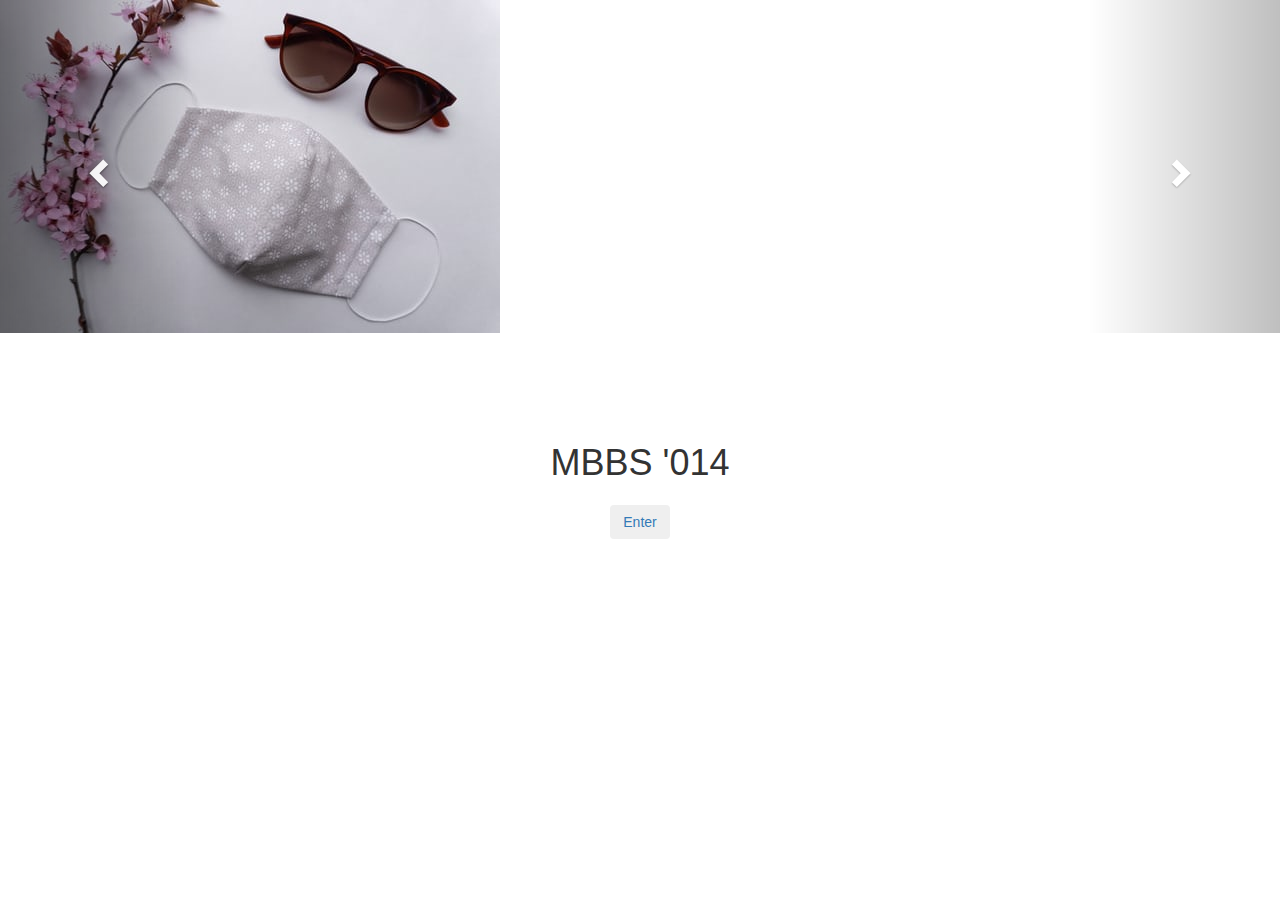
==== index.html @ 106f41a5 "Rename database.html to index.html" ====
<!DOCTYPE html>
 <html lang=en>
    <head>
        <title>Database</title>
        <meta charset="utf-8">
         <meta name="viewport" content="width=device-width, initial-scale=1">
         <link rel="stylesheet" href="database.css">
         <link rel="stylesheet" href="https://maxcdn.bootstrapcdn.com/bootstrap/3.4.1/css/bootstrap.min.css">
  <script src="https://ajax.googleapis.com/ajax/libs/jquery/3.5.1/jquery.min.js"></script>
  <script src="https://maxcdn.bootstrapcdn.com/bootstrap/3.4.1/js/bootstrap.min.js"></script>
    </head>
    <body>
      <div id="myCarousel" class="carousel slide" data-ride="carousel">
         <!-- Indicators -->
         <ol class="carousel-indicators">
           <li data-target="#myCarousel" data-slide-to="0" class="active"></li>
           <li data-target="#myCarousel" data-slide-to="1"></li>
           <li data-target="#myCarousel" data-slide-to="2"></li>
           <li data-target="#myCarousel" data-slide-to="3"></li>
         </ol>
       
         <!-- Wrapper for slides -->
         <div class="carousel-inner" role="listbox">
           <div class="item active">
             <img src="img_9.jfif" alt="New York">
             <div class="carousel-caption">
               <h3></h3>
               <p></p>
             </div>
           </div>
       
           <div class="item">
             <img src="img_2.jfif" alt="Chicago">
             <div class="carousel-caption">
               <h3></h3>
               <p></p>
             </div>
           </div>

           <div class="item">
            <img src="img_7.jfif" alt="Chicago">
            <div class="carousel-caption">
              <h3></h3>
              <p></p>
            </div>
          </div>
       
           <div class="item">
             <img src="img_3.jfif" alt="Los Angeles">
             <div class="carousel-caption">
               <h3></h3>
               <p></p>
             </div>
           </div>
         </div>
       
         <!-- Left and right controls -->
         <a class="left carousel-control" href="#myCarousel" role="button" data-slide="prev">
           <span class="glyphicon glyphicon-chevron-left" aria-hidden="true"></span>
           <span class="sr-only">Previous</span>
         </a>
         <a class="right carousel-control" href="#myCarousel" role="button" data-slide="next">
           <span class="glyphicon glyphicon-chevron-right" aria-hidden="true"></span>
           <span class="sr-only">Next</span>
         </a>
       </div>
       <div class="container text-center header">
         <h1>MBBS '014</h1>
         <h2><a href="database2.html"><button class="btn">Enter</button></a></h2>
       </div>

     
    </body>
 </html>
---- database.css ----
body {
    background-color: rgb(128, 6, 6);
}
h1 {
    font-size: 300px;
    margin-top: 390px;
    margin-left: 480px;
    animation: header 5s;
}

.text-center {
    margin-top: 90px;
    margin-left: 550px;
    font-size: 400px;
}
@keyframes header {
    50% {font-size: 100px;}
    0%   {color:#6D2E46;}
    25%  {color: #44BBA4;}
    50%  {color:#523249;}
    75%  {color:#C14953;}
    100% {color:#6D2E46;}
  }
}

/* Black buttons with extra padding and without rounded borders */
.btn {
    padding: 10px 20px;
    background-color: #333;
    color: #f1f1f1;
    border-radius: 0;
    transition: .2s;
  }
  
  /* On hover, the color of .btn will transition to white with black text */
  .btn:hover, .btn:focus {
    border: 1px solid #333;
    background-color: #fff;
    color: #000;
  }
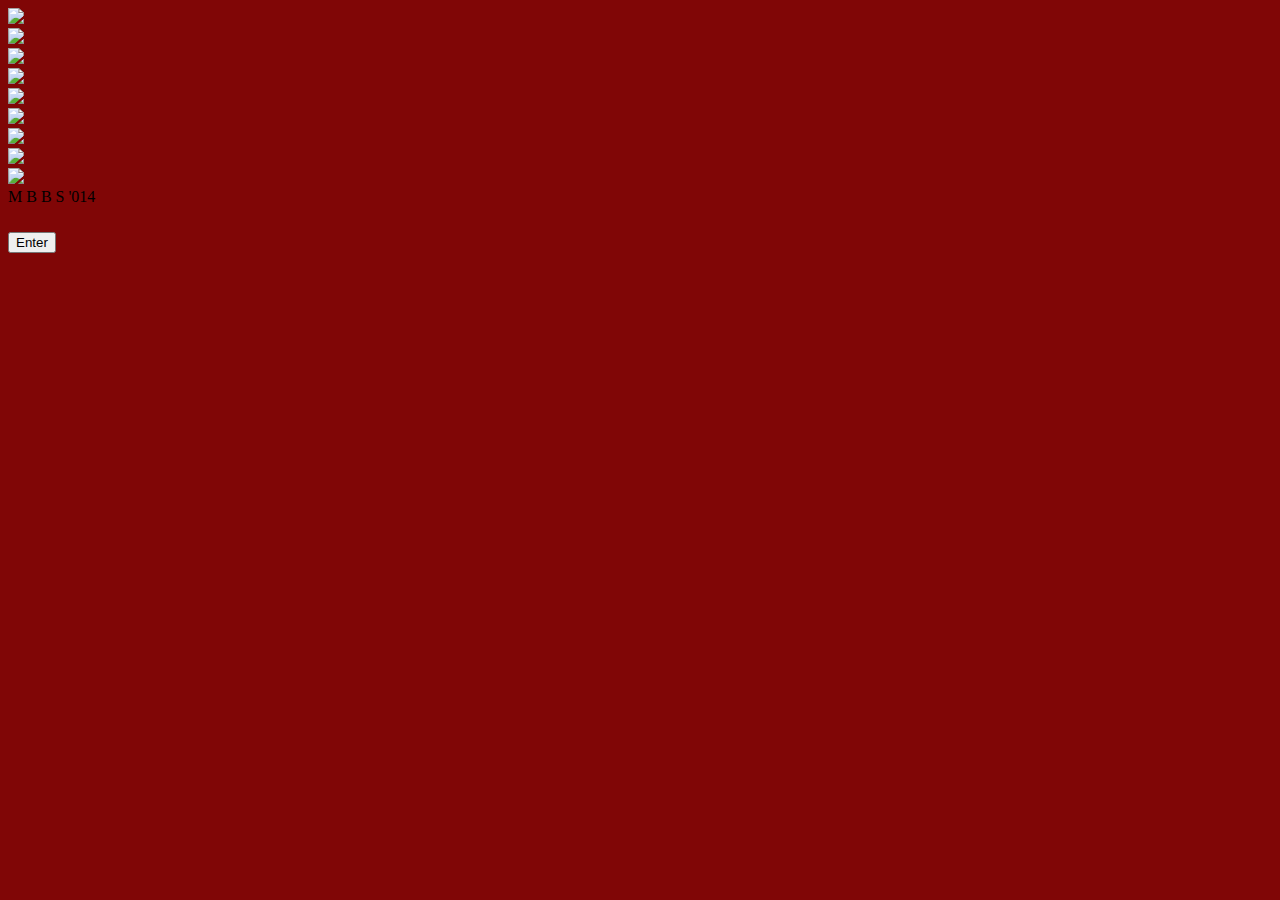
==== commit 0d2d02ad: "Update index.html" ====
--- a/index.html
+++ b/index.html
@@ -5,70 +5,75 @@
         <meta charset="utf-8">
          <meta name="viewport" content="width=device-width, initial-scale=1">
          <link rel="stylesheet" href="database.css">
-         <link rel="stylesheet" href="https://maxcdn.bootstrapcdn.com/bootstrap/3.4.1/css/bootstrap.min.css">
-  <script src="https://ajax.googleapis.com/ajax/libs/jquery/3.5.1/jquery.min.js"></script>
-  <script src="https://maxcdn.bootstrapcdn.com/bootstrap/3.4.1/js/bootstrap.min.js"></script>
+     
+   
+        
     </head>
     <body>
-      <div id="myCarousel" class="carousel slide" data-ride="carousel">
-         <!-- Indicators -->
-         <ol class="carousel-indicators">
-           <li data-target="#myCarousel" data-slide-to="0" class="active"></li>
-           <li data-target="#myCarousel" data-slide-to="1"></li>
-           <li data-target="#myCarousel" data-slide-to="2"></li>
-           <li data-target="#myCarousel" data-slide-to="3"></li>
-         </ol>
-       
-         <!-- Wrapper for slides -->
-         <div class="carousel-inner" role="listbox">
-           <div class="item active">
-             <img src="img_9.jfif" alt="New York">
-             <div class="carousel-caption">
-               <h3></h3>
-               <p></p>
-             </div>
-           </div>
-       
-           <div class="item">
-             <img src="img_2.jfif" alt="Chicago">
-             <div class="carousel-caption">
-               <h3></h3>
-               <p></p>
-             </div>
-           </div>
+      
+   <!-- Slideshow container -->
+<div class="slideshow-container">
 
-           <div class="item">
-            <img src="img_7.jfif" alt="Chicago">
-            <div class="carousel-caption">
-              <h3></h3>
-              <p></p>
-            </div>
-          </div>
-       
-           <div class="item">
-             <img src="img_3.jfif" alt="Los Angeles">
-             <div class="carousel-caption">
-               <h3></h3>
-               <p></p>
-             </div>
-           </div>
-         </div>
-       
-         <!-- Left and right controls -->
-         <a class="left carousel-control" href="#myCarousel" role="button" data-slide="prev">
-           <span class="glyphicon glyphicon-chevron-left" aria-hidden="true"></span>
-           <span class="sr-only">Previous</span>
-         </a>
-         <a class="right carousel-control" href="#myCarousel" role="button" data-slide="next">
-           <span class="glyphicon glyphicon-chevron-right" aria-hidden="true"></span>
-           <span class="sr-only">Next</span>
-         </a>
-       </div>
-       <div class="container text-center header">
-         <h1>MBBS '014</h1>
-         <h2><a href="database2.html"><button class="btn">Enter</button></a></h2>
-       </div>
+  <!-- Full-width images with number and caption text -->
+  <div class="mySlides fade">
+  
+    <img src="img_19.jfif" class = "imaeges">
+ 
+  </div>
 
-     
+  <div class="mySlides fade">
+   
+    <img src="img_18.jfif" class= "imaeges">
+    
+  </div>
+
+  <div class="mySlides fade">
+  
+    <img src="img_17.jfif" class= "imaeges">
+  
+  </div>
+  <div class="mySlides fade">
+  
+    <img src="img_16.jfif" class= "imaeges">
+  
+  </div>
+  <div class="mySlides fade">
+  
+    <img src="img_15.jfif" class = "imaeges">
+  
+  </div>
+  <div class="mySlides fade">
+  
+    <img src="img_18.jfif" class = "imaeges">
+  
+  </div>
+  <div class="mySlides fade">
+  
+    <img src="img_16.jfif" class="imaeges">
+  
+  </div>
+  <div class="mySlides fade">
+  
+    <img src="img_12.jfif" class = "imaeges">
+  
+  </div>
+  <div class="mySlides fade">
+  
+    <img src="img_12.jfif" class= "imaeges">
+  
+  </div>
+<div class="word">
+	<span>M</span>
+	<span>B</span>
+	<span>B</span>
+	<span>S</span>
+	<span> '014</span>
+</div>
+  <h2><a href="database2.html"><button class="btn">Enter</button></a></h2>
+<footer>
+<i class="fa fa-heart"></i>
+</footer>
+
+<script src="database.js"></script>
     </body>
  </html>
--- a/database.css
+++ b/database.css
@@ -2,24 +2,28 @@
     background-color: rgb(128, 6, 6);
 }
 h1 {
+    font-family: 'Franklin Gothic Medium', 'Arial Narrow', Arial, sans-serif;
+    color:#CEBEBE;
     font-size: 300px;
     margin-top: 390px;
     margin-left: 480px;
-    animation: header 5s;
+    animation: header 8s;
 }
 
 .text-center {
     margin-top: 90px;
     margin-left: 550px;
-    font-size: 400px;
+    font-size: 200px;
+    font-family: 'Franklin Gothic Medium', 'Arial Narrow', Arial, sans-serif;
+    color:#CEBEBE;
 }
 @keyframes header {
-    50% {font-size: 100px;}
-    0%   {color:#6D2E46;}
-    25%  {color: #44BBA4;}
-    50%  {color:#523249;}
-    75%  {color:#C14953;}
-    100% {color:#6D2E46;}
+    50% {font-size: 50px;}
+    0%   {color:#CEBEBE;}
+    25%  {color: #D5B9B2;}
+    50%  {color:#ECE2D0;}
+    75%  {color:#D5B9B2;}
+    100% {color:#CEBEBE;}
   }
 }
 
@@ -37,4 +41,4 @@
     border: 1px solid #333;
     background-color: #fff;
     color: #000;
-  }+  }
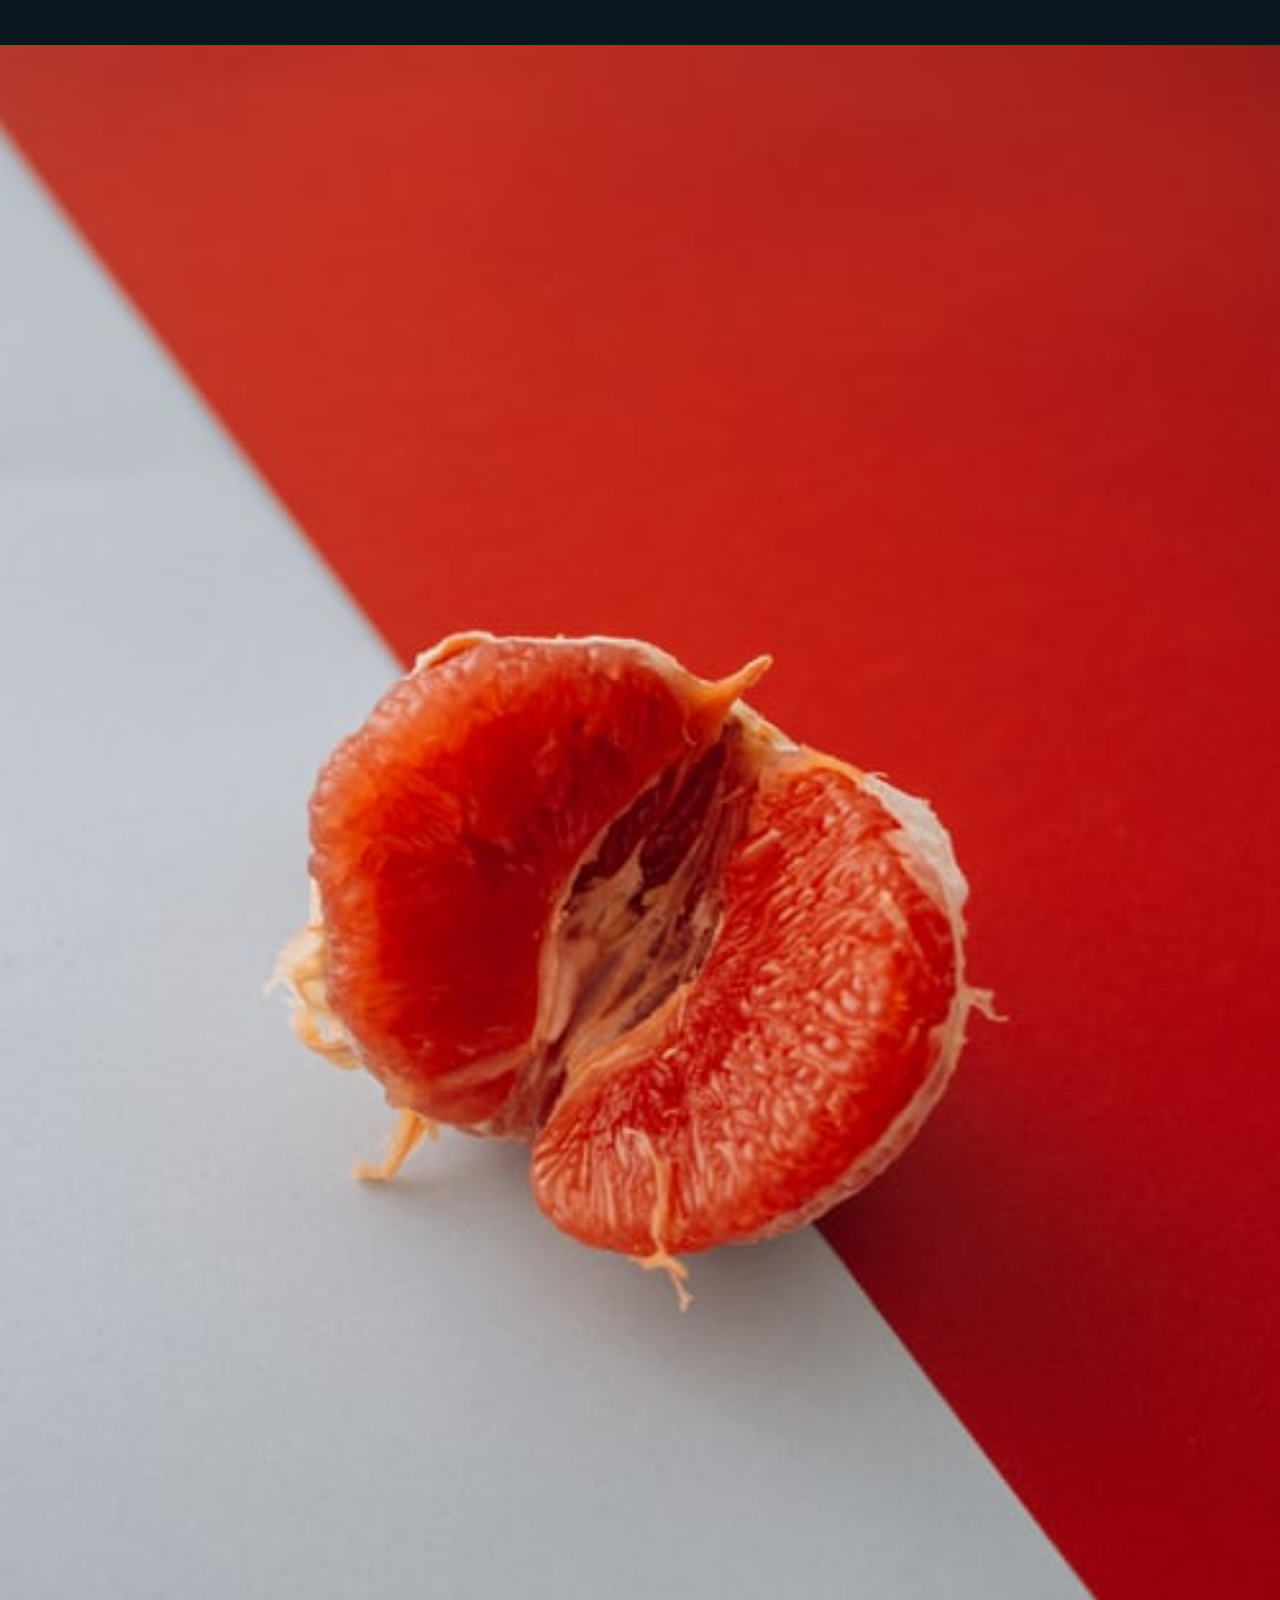
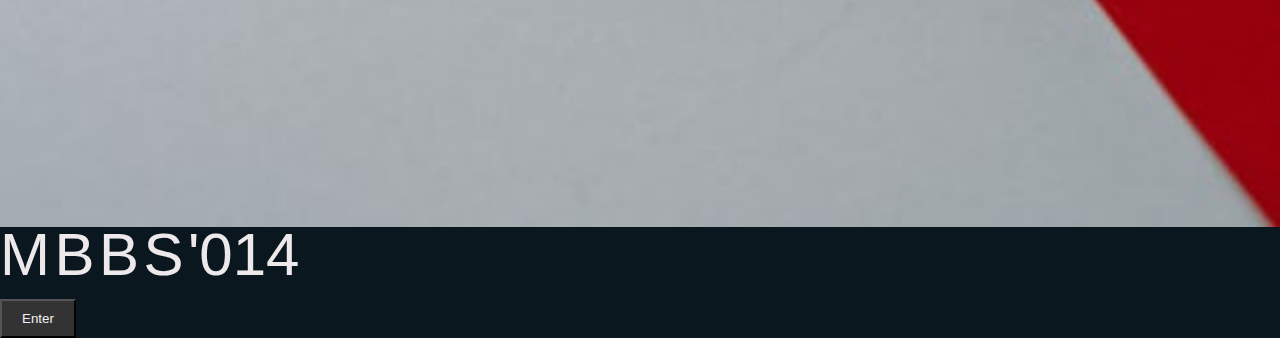
==== commit e0f28df5: "Update index.html" ====
--- a/index.html
+++ b/index.html
@@ -39,7 +39,7 @@
   </div>
   <div class="mySlides fade">
   
-    <img src="img_15.jfif" class = "imaeges">
+    <img src="img_12.jfif" class = "imaeges">
   
   </div>
   <div class="mySlides fade">
--- a/database.css
+++ b/database.css
@@ -1,32 +1,171 @@
 body {
-    background-color: rgb(128, 6, 6);
+  background-color: #0A171E;
+  height: 100%;
 }
-h1 {
-    font-family: 'Franklin Gothic Medium', 'Arial Narrow', Arial, sans-serif;
-    color:#CEBEBE;
-    font-size: 300px;
-    margin-top: 390px;
-    margin-left: 480px;
-    animation: header 8s;
+/* Slideshow container */
+.slideshow-container {
+  width: 100%;
+  position: relative;
+  margin: 0;
+  height: 90%;
+  object-fit: fill;
 }
 
-.text-center {
-    margin-top: 90px;
-    margin-left: 550px;
-    font-size: 200px;
-    font-family: 'Franklin Gothic Medium', 'Arial Narrow', Arial, sans-serif;
-    color:#CEBEBE;
+/* Hide the images by default */
+.mySlides {
+  display: none;
 }
-@keyframes header {
-    50% {font-size: 50px;}
-    0%   {color:#CEBEBE;}
-    25%  {color: #D5B9B2;}
-    50%  {color:#ECE2D0;}
-    75%  {color:#D5B9B2;}
-    100% {color:#CEBEBE;}
-  }
+.imaeges {
+height: 90%;
+width: 100%;
+object-fit: fill;
 }
 
+
+/* Fading animation */
+.fade {
+  -webkit-animation-name: fade;
+  -webkit-animation-duration: 1.5s;
+  animation-name: fade;
+  animation-duration: 1.5s;
+}
+
+@-webkit-keyframes fade {
+  from {opacity: .4}
+  to {opacity: 1}
+}
+
+@keyframes fade {
+  from {opacity: .4}
+  to {opacity: 1}
+}
+@import url('https://fonts.googleapis.com/css?family=Anton|Roboto');
+
+.word {
+	font-family: 'Anton', sans-serif;
+	perspective: 1000px; 
+}
+
+.word span {
+	cursor: pointer;
+	display: inline-block;
+	font-size: 60px;
+	user-select: none;
+	line-height: .8;
+}
+
+.word span:nth-child(1).active {
+	animation: balance 1.5s ease-out;
+	transform-origin: bottom left;
+}
+
+@keyframes balance {
+	0%, 100% {
+		transform: rotate(0deg);
+	}
+	
+	30%, 60% {
+		transform: rotate(-45deg);
+	}
+}
+
+.word span:nth-child(2).active {
+	animation: shrinkjump 1s ease-in-out;
+	transform-origin: bottom center;
+}
+
+@keyframes shrinkjump {
+	10%, 35% {
+		transform: scale(2, .2) translate(0, 0);
+	}
+	
+	45%, 50% {
+		transform: scale(1) translate(0, -150px);
+	}
+	
+	80% {
+		transform: scale(1) translate(0, 0);
+	}
+}
+
+.word span:nth-child(3).active {
+	animation: falling 2s ease-out;
+	transform-origin: bottom center;
+}
+
+@keyframes falling {
+	12% {
+		transform: rotateX(240deg);
+	}
+	
+	24% {
+		transform: rotateX(150deg);
+	}
+	
+	36% {
+		transform: rotateX(200deg);
+	}
+	
+	48% {
+		transform: rotateX(175deg);
+	}
+	
+	60%, 85% {
+		transform: rotateX(180deg);
+	}
+	
+	100% {
+		transform: rotateX(0deg);
+	}
+}
+
+.word span:nth-child(4).active {
+	animation: rotate 1s ease-out;
+}
+
+@keyframes rotate {
+	20%, 80% {
+		transform: rotateY(180deg);
+	}
+	
+	100% {
+		transform: rotateY(360deg);
+	}
+}
+
+.word span:nth-child(5).active {
+	animation: toplong 1.5s linear;
+}
+
+@keyframes toplong {
+	10%, 40% {
+		transform: translateY(-48vh) scaleY(1);
+	}
+	
+	90% {
+		transform: translateY(-48vh) scaleY(4);
+	}
+}
+
+/* Other styles */
+body {
+
+	color: #EDE9EB;
+	display: flex;
+	font-family: 'Roboto', sans-serif;
+	justify-content: center;
+	align-items: center;
+	flex-direction: row;
+	height: 100vh;
+	margin: 0;
+}
+
+.fixed {
+	position: relative;
+	top: 40px;
+	left: 50%;
+	transform: translateX(-50%);
+}
 /* Black buttons with extra padding and without rounded borders */
 .btn {
     padding: 10px 20px;
@@ -42,3 +181,16 @@
     background-color: #fff;
     color: #000;
   }
+
+footer {
+	position: relative;
+	bottom: 0;
+	left: 0;
+	right: 0;
+	text-align: center;
+	letter-spacing: 1px;
+}
+
+footer i {
+	color: red;
+}
